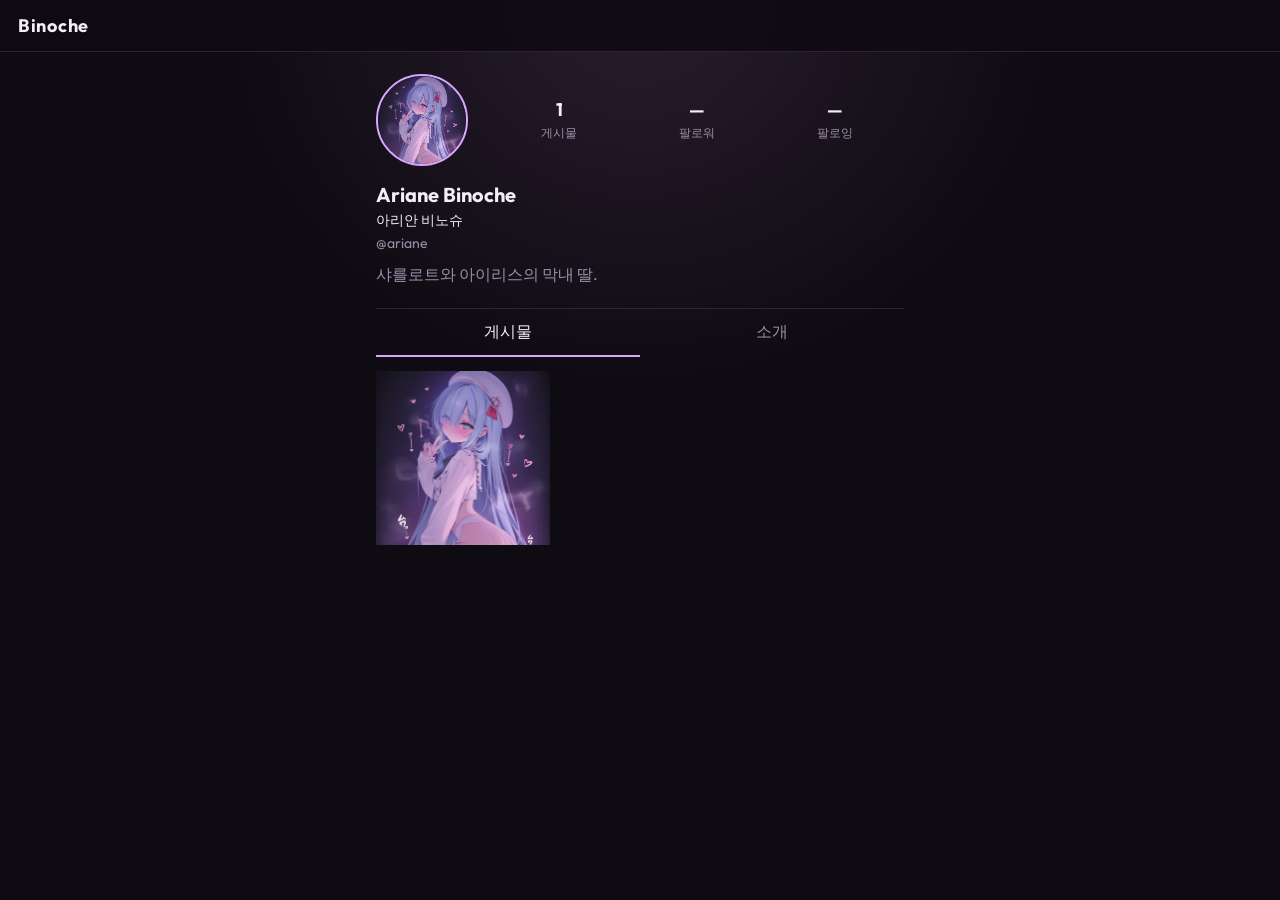
==== Binoche/index.html @ 43243fbe "아리안 비노슈 프로필 추가" ====
<!DOCTYPE html>
<html lang="ko">
  <head>
    <meta charset="UTF-8" />
    <meta name="viewport" content="width=device-width, initial-scale=1.0" />
    <meta name="theme-color" content="#0f0b12" />
    <title>Ariane Binoche</title>
    <link rel="preconnect" href="https://fonts.googleapis.com" />
    <link rel="preconnect" href="https://fonts.gstatic.com" crossorigin />
    <link
      href="https://fonts.googleapis.com/css2?family=Outfit:wght@400;500;600;700&display=swap"
      rel="stylesheet"
    />
    <link rel="stylesheet" href="./css/style.css?v=7" />
  </head>
  <body>
    <header class="top">
      <p class="brand">Binoche</p>
    </header>

    <main class="page">
      <section class="profile">
        <div class="profile-row">
          <img class="avatar" id="avatar" src="./assets/profile-01.jpg" alt="Ariane Binoche" />
          <div class="stats">
            <p><strong id="statPosts">0</strong><span>게시물</span></p>
            <p><strong id="statFollowers">—</strong><span>팔로워</span></p>
            <p><strong id="statFollowing">—</strong><span>팔로잉</span></p>
          </div>
        </div>
        <h1 class="name" id="profileName">Ariane Binoche</h1>
        <p class="name-ko" id="profileNameKo">아리안 비노슈</p>
        <p class="handle" id="profileHandle">@ariane</p>
        <p class="bio" id="profileBio">샤를로트와 아이리스의 막내 딸.</p>
      </section>

      <nav class="tabs" aria-label="프로필 탭">
        <button type="button" class="tab is-on" data-tab="posts">게시물</button>
        <button type="button" class="tab" data-tab="about">소개</button>
      </nav>

      <section class="panel is-on" id="panelPosts">
        <div class="grid" id="grid"></div>
      </section>

      <section class="panel" id="panelAbout" hidden>
        <div class="about" id="about"></div>
      </section>
    </main>

    <div class="viewer" id="viewer" hidden>
      <button type="button" class="viewer-close" id="viewerClose">닫기</button>
      <img id="viewerImage" alt="" />
    </div>

    <script src="./js/data.js?v=4"></script>
    <script src="./js/app.js?v=4"></script>
  </body>
</html>
---- Binoche/css/style.css ----
:root {
  --bg: #0f0b12;
  --card: #1a141f;
  --line: #2c2433;
  --text: #f4eef8;
  --muted: #9a8ea6;
  --accent: #d9a6ff;
}

* {
  box-sizing: border-box;
}

html,
body {
  margin: 0;
  min-height: 100%;
  background: var(--bg);
  color: var(--text);
  font-family: Outfit, "Apple SD Gothic Neo", sans-serif;
}

body {
  background-image:
    radial-gradient(ellipse at top, rgba(217, 166, 255, 0.12), transparent 46%),
    linear-gradient(#0f0b12, #0f0b12);
}

.top {
  position: sticky;
  top: 0;
  z-index: 4;
  padding: 14px 18px;
  border-bottom: 1px solid var(--line);
  background: color-mix(in srgb, var(--bg) 88%, transparent);
  backdrop-filter: blur(12px);
}

.brand {
  margin: 0;
  font-size: 18px;
  font-weight: 700;
  letter-spacing: 0.04em;
}

.page {
  width: min(560px, 100%);
  margin: 0 auto;
  padding: 22px 16px 48px;
}

.profile-row {
  display: flex;
  align-items: center;
  gap: 22px;
}

.avatar {
  width: 92px;
  height: 92px;
  flex: 0 0 92px;
  object-fit: cover;
  object-position: center 12%;
  border-radius: 50%;
  border: 2px solid var(--accent);
  background: #22182a;
}

.stats {
  display: flex;
  flex: 1;
  justify-content: space-around;
  text-align: center;
}

.stats p {
  margin: 0;
}

.stats strong {
  display: block;
  font-size: 18px;
}

.stats span {
  color: var(--muted);
  font-size: 12px;
}

.name {
  margin: 16px 0 0;
  font-size: 20px;
}

.name-ko {
  margin: 4px 0 0;
  font-size: 14px;
  color: var(--text);
}

.handle,
.bio,
.empty {
  color: var(--muted);
}

.handle {
  margin: 4px 0 0;
  font-size: 14px;
}

.bio {
  margin: 10px 0 0;
  line-height: 1.5;
}

.about p {
  margin: 0 0 14px;
  line-height: 1.7;
  color: var(--text);
}

.about p:first-child {
  font-weight: 600;
}

.tabs {
  display: grid;
  grid-template-columns: 1fr 1fr;
  margin-top: 22px;
  border-top: 1px solid var(--line);
}

.tab {
  padding: 12px 0;
  border: 0;
  border-bottom: 2px solid transparent;
  background: transparent;
  color: var(--muted);
  font: inherit;
  cursor: pointer;
}

.tab.is-on {
  color: var(--text);
  border-bottom-color: var(--accent);
}

.panel {
  display: none;
  padding-top: 14px;
}

.panel.is-on {
  display: block;
}

.grid {
  display: grid;
  grid-template-columns: repeat(3, 1fr);
  gap: 3px;
}

.grid button {
  padding: 0;
  border: 0;
  background: var(--card);
  cursor: pointer;
}

.grid img {
  display: block;
  width: 100%;
  aspect-ratio: 1;
  object-fit: cover;
  object-position: center 18%;
}

.empty {
  margin: 28px 0;
  text-align: center;
}

.viewer {
  position: fixed;
  inset: 0;
  z-index: 10;
  display: grid;
  place-items: center;
  padding: 24px;
  background: rgba(8, 5, 10, 0.88);
}

.viewer[hidden] {
  display: none;
}

.viewer img {
  max-width: min(720px, 100%);
  max-height: 84vh;
  object-fit: contain;
  border-radius: 12px;
}

.viewer-close {
  position: absolute;
  top: 16px;
  right: 16px;
  border: 0;
  background: transparent;
  color: var(--text);
  font: inherit;
  cursor: pointer;
}
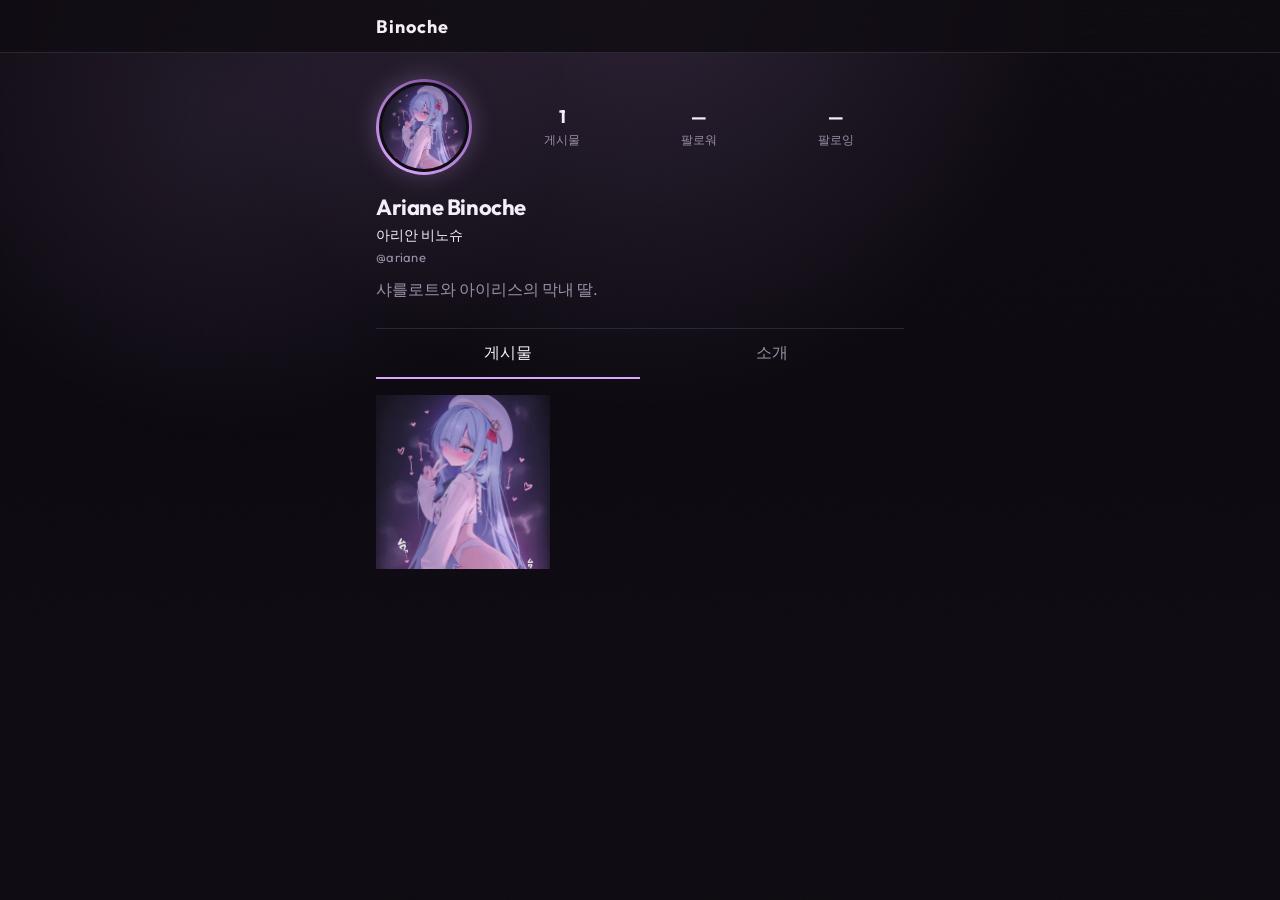
==== commit 725fc2ee: "프로필 업데이트" ====
--- a/Binoche/index.html
+++ b/Binoche/index.html
@@ -11,27 +11,40 @@
       href="https://fonts.googleapis.com/css2?family=Outfit:wght@400;500;600;700&display=swap"
       rel="stylesheet"
     />
-    <link rel="stylesheet" href="./css/style.css?v=7" />
+    <link rel="stylesheet" href="./css/style.css?v=10" />
   </head>
   <body>
-    <header class="top">
-      <p class="brand">Binoche</p>
+    <div class="grain" aria-hidden="true"></div>
+    <div class="bloom" aria-hidden="true"></div>
+
+    <header class="top" id="top">
+      <div class="top-inner">
+        <p class="brand">Binoche</p>
+        <div class="top-pin" id="topPin" hidden>
+          <img class="top-avatar" id="topAvatar" alt="" />
+          <span id="topHandle"></span>
+        </div>
+      </div>
     </header>
 
     <main class="page">
-      <section class="profile">
+      <section class="profile" id="profile">
         <div class="profile-row">
-          <img class="avatar" id="avatar" src="./assets/profile-01.jpg" alt="Ariane Binoche" />
+          <div class="avatar-wrap">
+            <img class="avatar" id="avatar" src="./assets/profile-01.jpg" alt="Ariane Binoche" />
+          </div>
           <div class="stats">
             <p><strong id="statPosts">0</strong><span>게시물</span></p>
             <p><strong id="statFollowers">—</strong><span>팔로워</span></p>
             <p><strong id="statFollowing">—</strong><span>팔로잉</span></p>
           </div>
         </div>
-        <h1 class="name" id="profileName">Ariane Binoche</h1>
-        <p class="name-ko" id="profileNameKo">아리안 비노슈</p>
-        <p class="handle" id="profileHandle">@ariane</p>
-        <p class="bio" id="profileBio">샤를로트와 아이리스의 막내 딸.</p>
+        <div class="identity">
+          <h1 class="name" id="profileName">Ariane Binoche</h1>
+          <p class="name-ko" id="profileNameKo">아리안 비노슈</p>
+          <p class="handle" id="profileHandle">@ariane</p>
+          <p class="bio" id="profileBio">샤를로트와 아이리스의 막내 딸.</p>
+        </div>
       </section>
 
       <nav class="tabs" aria-label="프로필 탭">
@@ -44,16 +57,22 @@
       </section>
 
       <section class="panel" id="panelAbout" hidden>
-        <div class="about" id="about"></div>
+        <div class="about-stack">
+          <p class="about-kicker">소개</p>
+          <div class="about" id="about"></div>
+        </div>
       </section>
     </main>
 
     <div class="viewer" id="viewer" hidden>
-      <button type="button" class="viewer-close" id="viewerClose">닫기</button>
-      <img id="viewerImage" alt="" />
+      <button type="button" class="viewer-close" id="viewerClose" aria-label="닫기">닫기</button>
+      <figure class="viewer-frame">
+        <img id="viewerImage" alt="" />
+        <figcaption id="viewerCaption" hidden></figcaption>
+      </figure>
     </div>
 
-    <script src="./js/data.js?v=4"></script>
-    <script src="./js/app.js?v=4"></script>
+    <script src="./js/data.js?v=9"></script>
+    <script src="./js/app.js?v=7"></script>
   </body>
 </html>
--- a/Binoche/css/style.css
+++ b/Binoche/css/style.css
@@ -5,6 +5,7 @@
   --text: #f4eef8;
   --muted: #9a8ea6;
   --accent: #d9a6ff;
+  --glow: rgba(217, 166, 255, 0.28);
 }
 
 * {
@@ -21,32 +22,103 @@
 }
 
 body {
+  position: relative;
+  overflow-x: hidden;
   background-image:
-    radial-gradient(ellipse at top, rgba(217, 166, 255, 0.12), transparent 46%),
-    linear-gradient(#0f0b12, #0f0b12);
+    radial-gradient(ellipse at 50% -10%, rgba(217, 166, 255, 0.16), transparent 48%),
+    linear-gradient(#0f0b12, #0c0910 70%, #0f0b12);
+}
+
+.grain,
+.bloom {
+  pointer-events: none;
+  position: fixed;
+  inset: 0;
+}
+
+.grain {
+  z-index: 8;
+  opacity: 0.045;
+  background-image: url("data:image/svg+xml,%3Csvg viewBox='0 0 200 200' xmlns='http://www.w3.org/2000/svg'%3E%3Cfilter id='n'%3E%3CfeTurbulence type='fractalNoise' baseFrequency='.85' numOctaves='4' stitchTiles='stitch'/%3E%3C/filter%3E%3Crect width='100%25' height='100%25' filter='url(%23n)'/%3E%3C/svg%3E");
+  mix-blend-mode: overlay;
+}
+
+.bloom {
+  z-index: 0;
+  background: radial-gradient(circle at 18% 12%, rgba(217, 166, 255, 0.1), transparent 26%);
 }
 
 .top {
   position: sticky;
   top: 0;
   z-index: 4;
-  padding: 14px 18px;
   border-bottom: 1px solid var(--line);
-  background: color-mix(in srgb, var(--bg) 88%, transparent);
-  backdrop-filter: blur(12px);
+  background: color-mix(in srgb, var(--bg) 82%, transparent);
+  backdrop-filter: blur(16px);
+}
+
+.top-inner {
+  width: min(560px, 100%);
+  margin: 0 auto;
+  min-height: 52px;
+  padding: 12px 16px;
+  display: flex;
+  align-items: center;
+  justify-content: space-between;
 }
 
 .brand {
   margin: 0;
   font-size: 18px;
   font-weight: 700;
-  letter-spacing: 0.04em;
+  letter-spacing: 0.06em;
+}
+
+.top-pin {
+  display: flex;
+  align-items: center;
+  gap: 8px;
+  color: var(--text);
+  font-size: 13px;
+}
+
+.top-pin[hidden] {
+  display: none;
+}
+
+.top-avatar {
+  width: 22px;
+  height: 22px;
+  border-radius: 50%;
+  object-fit: cover;
+  object-position: center 12%;
+  border: 1px solid var(--accent);
 }
 
 .page {
+  position: relative;
+  z-index: 1;
   width: min(560px, 100%);
   margin: 0 auto;
-  padding: 22px 16px 48px;
+  padding: 26px 16px 64px;
+  animation: rise 0.7s ease both;
+}
+
+@keyframes rise {
+  from {
+    opacity: 0;
+    transform: translateY(10px);
+  }
+  to {
+    opacity: 1;
+    transform: none;
+  }
+}
+
+@media (prefers-reduced-motion: reduce) {
+  .page {
+    animation: none;
+  }
 }
 
 .profile-row {
@@ -55,14 +127,25 @@
   gap: 22px;
 }
 
+.avatar-wrap {
+  flex: 0 0 96px;
+  width: 96px;
+  height: 96px;
+  padding: 3px;
+  border-radius: 50%;
+  background:
+    conic-gradient(from 210deg, var(--accent), #7a4d9a, var(--accent));
+  box-shadow: 0 0 24px var(--glow);
+}
+
 .avatar {
-  width: 92px;
-  height: 92px;
-  flex: 0 0 92px;
+  display: block;
+  width: 100%;
+  height: 100%;
   object-fit: cover;
   object-position: center 12%;
   border-radius: 50%;
-  border: 2px solid var(--accent);
+  border: 3px solid var(--bg);
   background: #22182a;
 }
 
@@ -87,13 +170,18 @@
   font-size: 12px;
 }
 
+.identity {
+  margin-top: 18px;
+}
+
 .name {
-  margin: 16px 0 0;
-  font-size: 20px;
+  margin: 0;
+  font-size: 22px;
+  letter-spacing: -0.02em;
 }
 
 .name-ko {
-  margin: 4px 0 0;
+  margin: 5px 0 0;
   font-size: 14px;
   color: var(--text);
 }
@@ -106,39 +194,35 @@
 
 .handle {
   margin: 4px 0 0;
-  font-size: 14px;
+  font-size: 13px;
+  letter-spacing: 0.02em;
 }
 
 .bio {
-  margin: 10px 0 0;
-  line-height: 1.5;
-}
-
-.about p {
-  margin: 0 0 14px;
-  line-height: 1.7;
-  color: var(--text);
-}
-
-.about p:first-child {
-  font-weight: 600;
+  margin: 12px 0 0;
+  line-height: 1.55;
 }
 
 .tabs {
   display: grid;
   grid-template-columns: 1fr 1fr;
-  margin-top: 22px;
+  margin-top: 26px;
   border-top: 1px solid var(--line);
 }
 
 .tab {
-  padding: 12px 0;
+  padding: 13px 0;
   border: 0;
   border-bottom: 2px solid transparent;
   background: transparent;
   color: var(--muted);
   font: inherit;
   cursor: pointer;
+  transition: color 0.2s ease, border-color 0.2s ease;
+}
+
+.tab:hover {
+  color: var(--text);
 }
 
 .tab.is-on {
@@ -148,7 +232,7 @@
 
 .panel {
   display: none;
-  padding-top: 14px;
+  padding-top: 16px;
 }
 
 .panel.is-on {
@@ -162,10 +246,26 @@
 }
 
 .grid button {
+  position: relative;
   padding: 0;
+  overflow: hidden;
   border: 0;
   background: var(--card);
   cursor: pointer;
+}
+
+.grid button::after {
+  content: "";
+  position: absolute;
+  inset: 0;
+  background: linear-gradient(180deg, transparent 55%, rgba(8, 5, 10, 0.28));
+  opacity: 0;
+  transition: opacity 0.2s ease;
+}
+
+.grid button:hover::after,
+.grid button:focus-visible::after {
+  opacity: 1;
 }
 
 .grid img {
@@ -174,11 +274,79 @@
   aspect-ratio: 1;
   object-fit: cover;
   object-position: center 18%;
+  transition: transform 0.35s ease;
+}
+
+.grid button:hover img,
+.grid button:focus-visible img {
+  transform: scale(1.04);
 }
 
 .empty {
   margin: 28px 0;
   text-align: center;
+}
+
+.about-stack {
+  display: flex;
+  flex-direction: column;
+  gap: 12px;
+}
+
+.about-kicker {
+  margin: 2px 2px 0;
+  color: var(--muted);
+  font-size: 11px;
+  font-weight: 600;
+  letter-spacing: 0.16em;
+  text-transform: uppercase;
+}
+
+.about {
+  display: flex;
+  flex-direction: column;
+  gap: 10px;
+}
+
+.about-title {
+  margin: 0;
+  padding: 20px 18px;
+  border: 1px solid var(--line);
+  border-radius: 16px;
+  background: color-mix(in srgb, var(--card) 88%, transparent);
+  font-size: 22px;
+  font-weight: 600;
+  letter-spacing: -0.03em;
+  line-height: 1.3;
+}
+
+.about-block {
+  padding: 16px 16px 18px;
+  border: 1px solid var(--line);
+  border-radius: 16px;
+  background: color-mix(in srgb, var(--card) 78%, transparent);
+}
+
+.about-label {
+  display: inline-flex;
+  margin: 0 0 10px;
+  padding: 3px 9px;
+  border-radius: 999px;
+  background: rgba(217, 166, 255, 0.12);
+  color: var(--text);
+  font-size: 11px;
+  font-weight: 600;
+  letter-spacing: 0.04em;
+}
+
+.about-block p {
+  margin: 0 0 10px;
+  line-height: 1.8;
+  color: var(--text);
+}
+
+.about-block p:last-child {
+  margin-bottom: 0;
 }
 
 .viewer {
@@ -187,19 +355,38 @@
   z-index: 10;
   display: grid;
   place-items: center;
-  padding: 24px;
-  background: rgba(8, 5, 10, 0.88);
+  padding: 28px 18px;
+  background: rgba(8, 5, 10, 0.86);
+  backdrop-filter: blur(10px);
 }
 
 .viewer[hidden] {
   display: none;
 }
 
+.viewer-frame {
+  margin: 0;
+  max-width: min(720px, 100%);
+}
+
 .viewer img {
-  max-width: min(720px, 100%);
-  max-height: 84vh;
+  display: block;
+  max-width: 100%;
+  max-height: 78vh;
   object-fit: contain;
-  border-radius: 12px;
+  border-radius: 14px;
+  box-shadow: 0 24px 80px rgba(0, 0, 0, 0.45);
+}
+
+.viewer figcaption {
+  margin-top: 12px;
+  color: var(--text);
+  text-align: center;
+  line-height: 1.5;
+}
+
+.viewer figcaption[hidden] {
+  display: none;
 }
 
 .viewer-close {
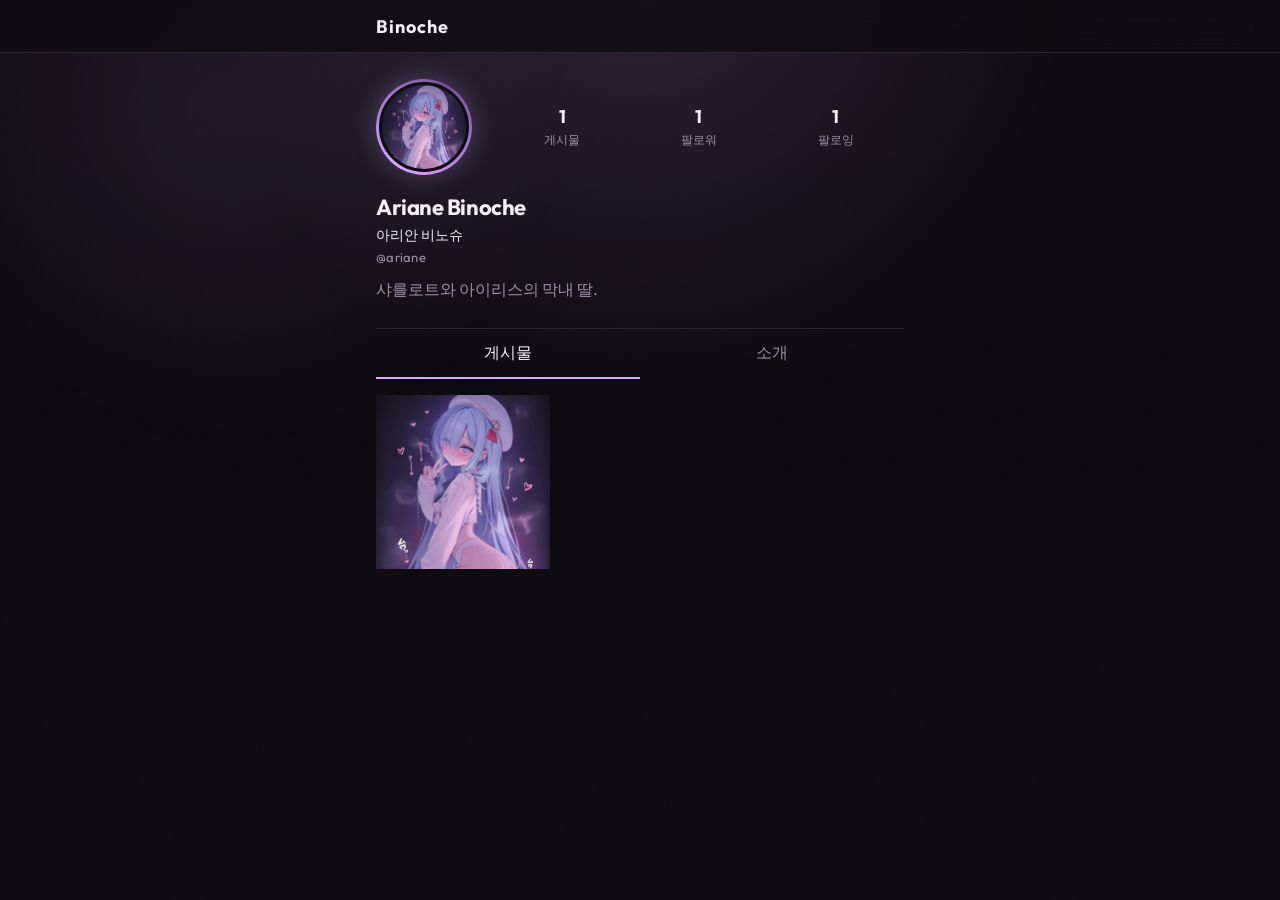
==== commit 1b4efbf2: "에리안 프로필 추가, 아리안 프로필 수정" ====
--- a/Binoche/index.html
+++ b/Binoche/index.html
@@ -11,7 +11,7 @@
       href="https://fonts.googleapis.com/css2?family=Outfit:wght@400;500;600;700&display=swap"
       rel="stylesheet"
     />
-    <link rel="stylesheet" href="./css/style.css?v=10" />
+    <link rel="stylesheet" href="./css/style.css?v=11" />
   </head>
   <body>
     <div class="grain" aria-hidden="true"></div>
@@ -35,8 +35,12 @@
           </div>
           <div class="stats">
             <p><strong id="statPosts">0</strong><span>게시물</span></p>
-            <p><strong id="statFollowers">—</strong><span>팔로워</span></p>
-            <p><strong id="statFollowing">—</strong><span>팔로잉</span></p>
+            <button type="button" class="stat-btn" id="followersBtn">
+              <strong id="statFollowers">0</strong><span>팔로워</span>
+            </button>
+            <button type="button" class="stat-btn" id="followingBtn">
+              <strong id="statFollowing">0</strong><span>팔로잉</span>
+            </button>
           </div>
         </div>
         <div class="identity">
@@ -72,7 +76,17 @@
       </figure>
     </div>
 
-    <script src="./js/data.js?v=9"></script>
-    <script src="./js/app.js?v=7"></script>
+    <div class="follow-sheet" id="followSheet" hidden>
+      <div class="follow-panel" role="dialog" aria-modal="true" aria-labelledby="followTitle">
+        <div class="follow-head">
+          <p id="followTitle">팔로워</p>
+          <button type="button" class="follow-close" id="followClose" aria-label="닫기">닫기</button>
+        </div>
+        <div class="follow-list" id="followList"></div>
+      </div>
+    </div>
+
+    <script src="./js/data.js?v=13"></script>
+    <script src="./js/app.js?v=8"></script>
   </body>
 </html>
--- a/Binoche/css/style.css
+++ b/Binoche/css/style.css
@@ -170,6 +170,21 @@
   font-size: 12px;
 }
 
+.stat-btn {
+  margin: 0;
+  padding: 0;
+  border: 0;
+  background: transparent;
+  color: inherit;
+  font: inherit;
+  cursor: pointer;
+}
+
+.stat-btn:hover strong,
+.stat-btn:focus-visible strong {
+  color: var(--accent);
+}
+
 .identity {
   margin-top: 18px;
 }
@@ -399,3 +414,110 @@
   font: inherit;
   cursor: pointer;
 }
+
+.follow-sheet {
+  position: fixed;
+  inset: 0;
+  z-index: 11;
+  display: grid;
+  place-items: end center;
+  padding: 18px;
+  background: rgba(8, 5, 10, 0.72);
+  backdrop-filter: blur(8px);
+}
+
+.follow-sheet[hidden] {
+  display: none;
+}
+
+.follow-panel {
+  width: min(420px, 100%);
+  max-height: min(70vh, 520px);
+  overflow: auto;
+  border: 1px solid var(--line);
+  border-radius: 18px;
+  background: color-mix(in srgb, var(--card) 92%, transparent);
+  box-shadow: 0 24px 70px rgba(0, 0, 0, 0.4);
+}
+
+.follow-head {
+  position: sticky;
+  top: 0;
+  display: flex;
+  align-items: center;
+  justify-content: space-between;
+  gap: 12px;
+  padding: 14px 16px;
+  border-bottom: 1px solid var(--line);
+  background: color-mix(in srgb, var(--card) 96%, transparent);
+}
+
+.follow-head p {
+  margin: 0;
+  font-size: 15px;
+  font-weight: 600;
+}
+
+.follow-close {
+  border: 0;
+  background: transparent;
+  color: var(--muted);
+  font: inherit;
+  cursor: pointer;
+}
+
+.follow-list {
+  display: flex;
+  flex-direction: column;
+  padding: 8px;
+}
+
+.follow-empty {
+  margin: 18px 8px;
+  color: var(--muted);
+  text-align: center;
+  font-size: 13px;
+}
+
+.follow-row {
+  display: flex;
+  align-items: center;
+  gap: 12px;
+  padding: 10px 8px;
+  border-radius: 12px;
+  color: inherit;
+  text-decoration: none;
+  transition: background 0.2s ease;
+}
+
+.follow-row:hover,
+.follow-row:focus-visible {
+  background: rgba(217, 166, 255, 0.08);
+}
+
+.follow-row img {
+  width: 44px;
+  height: 44px;
+  border-radius: 50%;
+  object-fit: cover;
+  object-position: center 12%;
+  border: 1px solid var(--line);
+}
+
+.follow-row span {
+  display: flex;
+  flex-direction: column;
+  gap: 2px;
+  min-width: 0;
+}
+
+.follow-row strong {
+  font-size: 14px;
+  font-weight: 600;
+}
+
+.follow-row em {
+  color: var(--muted);
+  font-style: normal;
+  font-size: 12px;
+}
